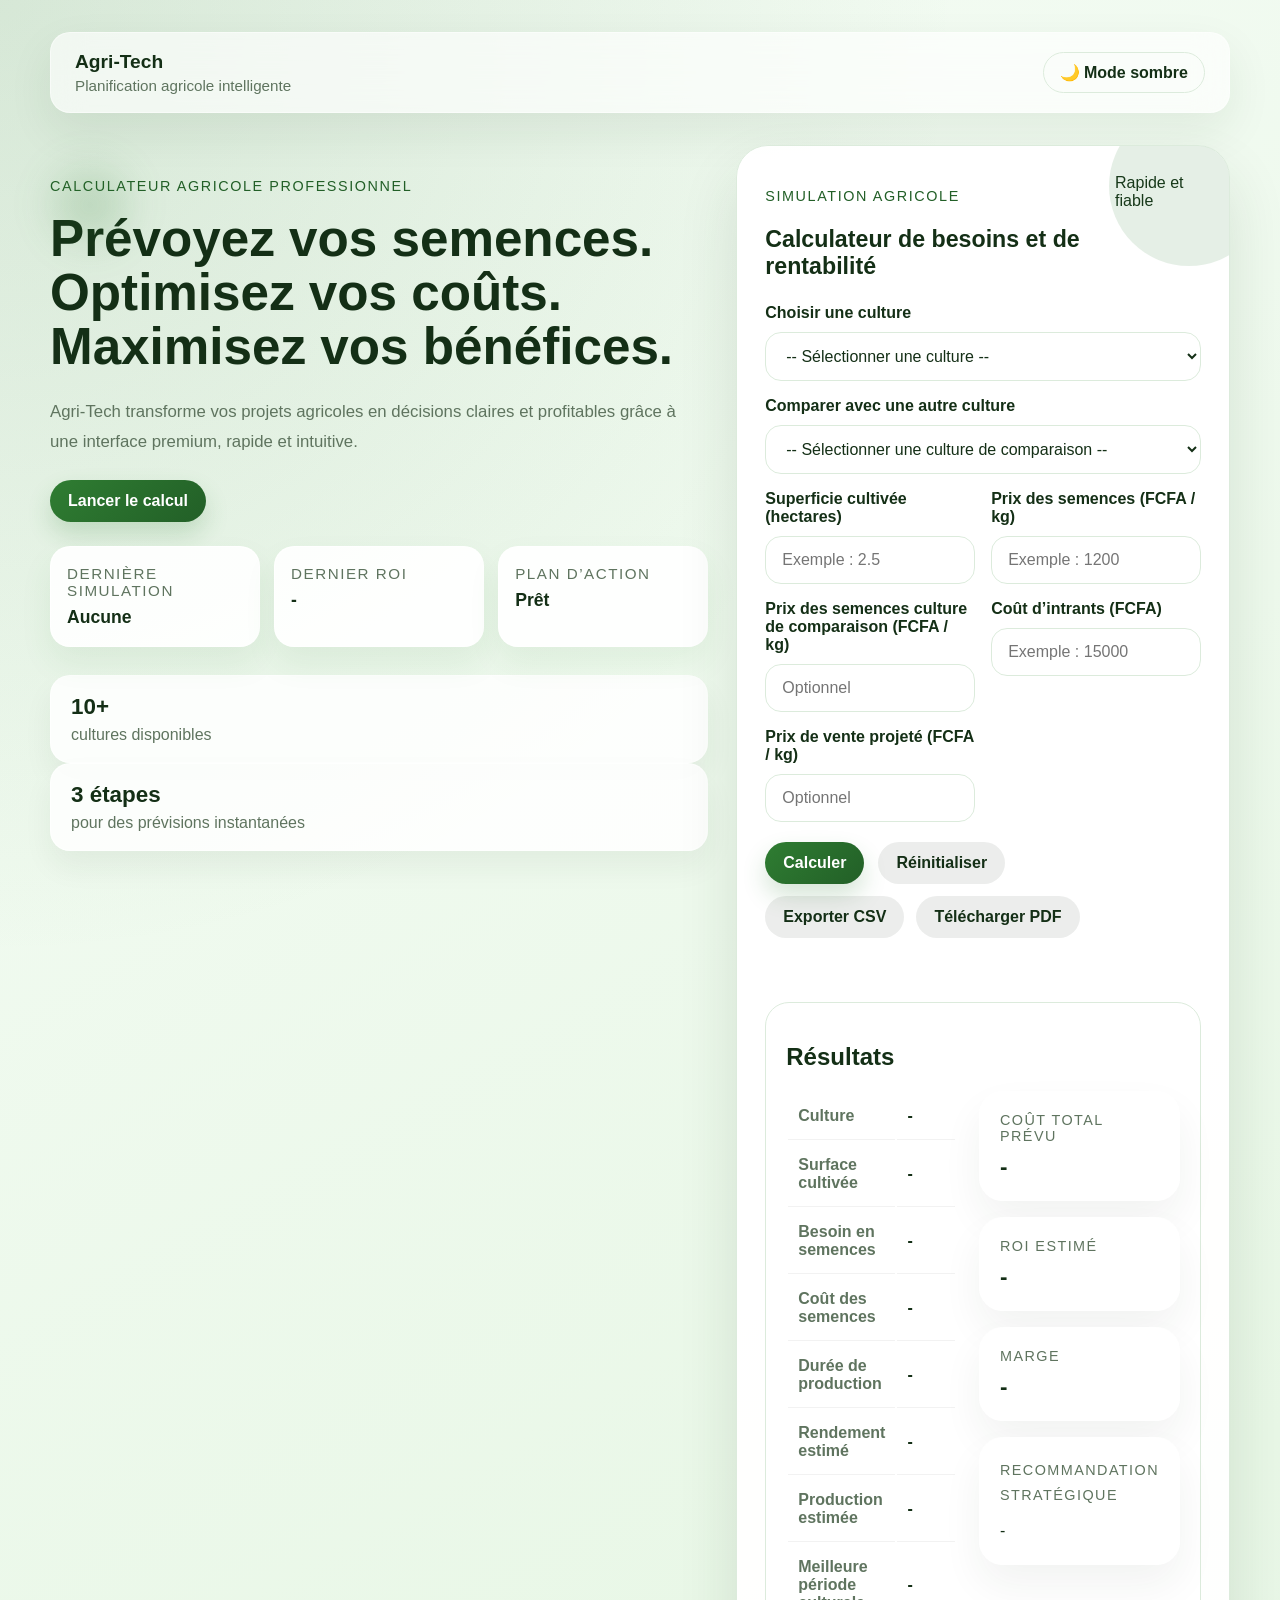
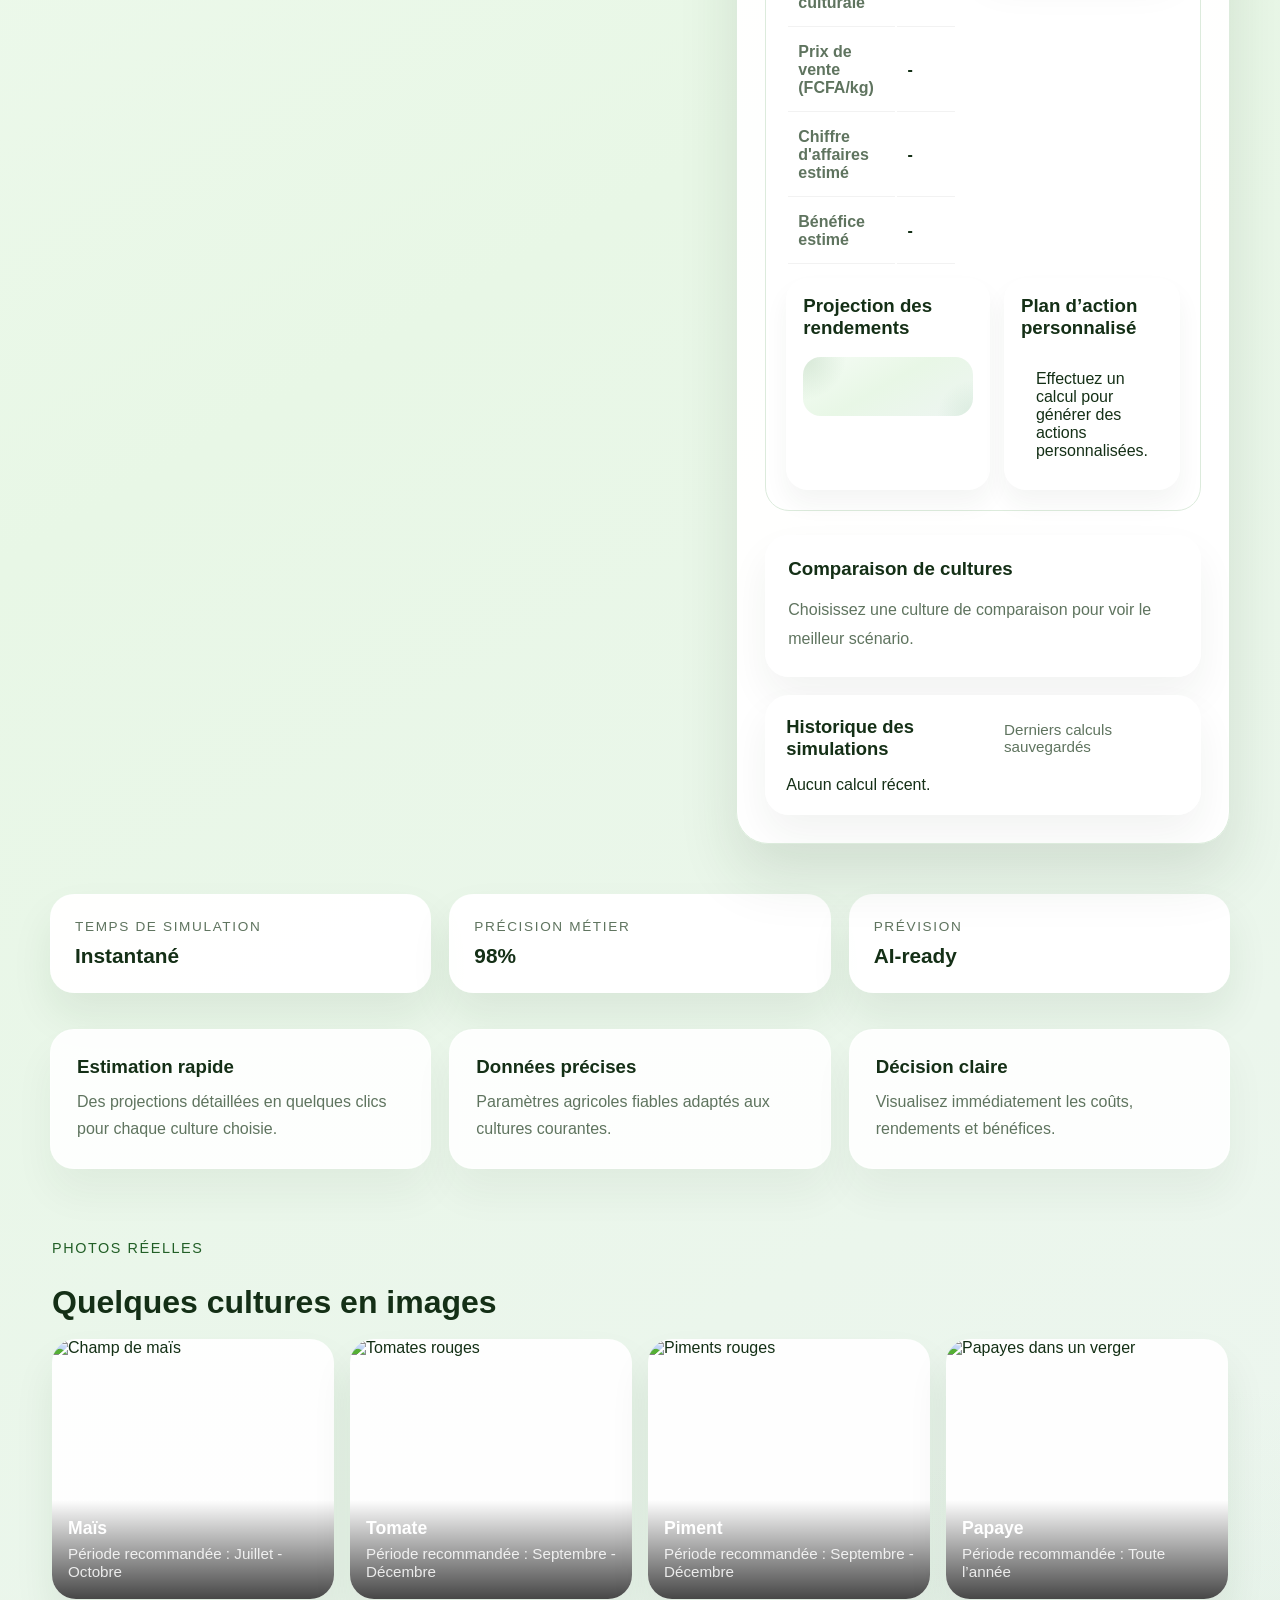
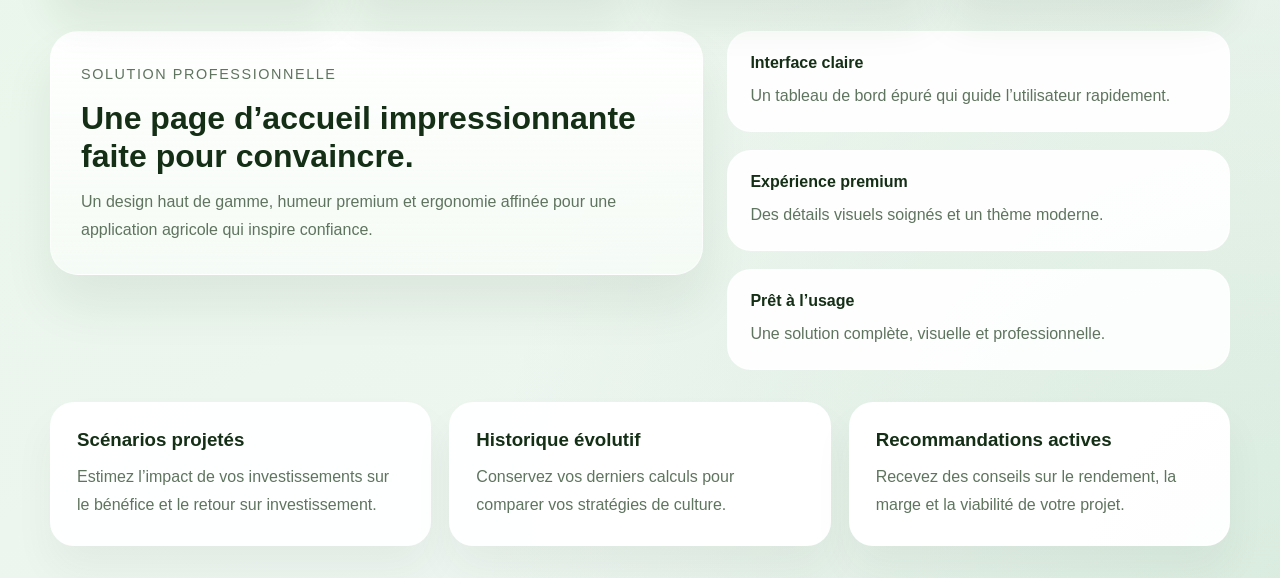
==== calculator.html @ 8965d380 "Add calculator page and related files" ====
<!DOCTYPE html>
<html lang="fr">

<head>
    <meta charset="UTF-8">
    <meta name="viewport" content="width=device-width, initial-scale=1.0">
    <title>Agri-Tech | Calculateur Agricole</title>
    <link rel="stylesheet" href="calculator.css">
</head>

<body>

<div class="page">

    <div class="page-shell">

        <header class="topbar">
            <div class="brand">
                <div class="brand-mark">Agri-Tech</div>
                <div class="brand-note">Planification agricole intelligente</div>
            </div>
            <button type="button" id="themeToggle" class="theme-toggle" aria-label="Basculer en mode sombre">🌙 Mode sombre</button>
        </header>

        <section class="hero-grid">
            <div class="hero-copy">
                <span class="eyebrow">Calculateur agricole professionnel</span>
                <h1>Prévoyez vos semences. Optimisez vos coûts. Maximisez vos bénéfices.</h1>
                <p class="hero-description">Agri-Tech transforme vos projets agricoles en décisions claires et profitables grâce à une interface premium, rapide et intuitive.</p>
                <div class="hero-actions">
                    <a class="btn-primary" href="#calculator-panel">Lancer le calcul</a>
                </div>
                <div class="hero-dashboard">
                    <div class="dash-card">
                        <span>Dernière simulation</span>
                        <strong id="heroLastCrop">Aucune</strong>
                    </div>
                    <div class="dash-card">
                        <span>Dernier ROI</span>
                        <strong id="heroLastROI">-</strong>
                    </div>
                    <div class="dash-card">
                        <span>Plan d’action</span>
                        <strong id="heroLastAction">Prêt</strong>
                    </div>
                </div>
                <div class="hero-stats">
                    <div>
                        <strong>10+</strong>
                        <span>cultures disponibles</span>
                    </div>
                    <div>
                        <strong>3 étapes</strong>
                        <span>pour des prévisions instantanées</span>
                    </div>
                </div>
            </div>

            <aside class="calculator-card" id="calculator-panel">
                <div class="calculator-card-header">
                    <div>
                        <p class="subtitle">Simulation agricole</p>
                        <h2>Calculateur de besoins et de rentabilité</h2>
                    </div>
                    <div class="badge">Rapide et fiable</div>
                </div>

                <div class="calculator">
                    <div class="form-grid">
                        <div class="form-group full-width">
                            <label for="culture">Choisir une culture</label>
                            <select id="culture">
                                <option value="">-- Sélectionner une culture --</option>
                                <option value="mais">🌽 Maïs</option>
                                <option value="sorgho">🌾 Sorgho</option>
                                <option value="mil">🌾 Mil</option>
                                <option value="arachide">🥜 Arachide</option>
                                <option value="gombo">🥬 Gombo</option>
                                <option value="tomate">🍅 Tomate</option>
                                <option value="piment">🌶️ Piment</option>
                                <option value="oignon">🧅 Oignon</option>
                                <option value="papaye">🥭 Papaye</option>
                                <option value="poivron">🫑 Poivron</option>
                            </select>
                        </div>
                        <div class="form-group full-width">
                            <label for="culture2">Comparer avec une autre culture</label>
                            <select id="culture2">
                                <option value="">-- Sélectionner une culture de comparaison --</option>
                                <option value="mais">🌽 Maïs</option>
                                <option value="sorgho">🌾 Sorgho</option>
                                <option value="mil">🌾 Mil</option>
                                <option value="arachide">🥜 Arachide</option>
                                <option value="gombo">🥬 Gombo</option>
                                <option value="tomate">🍅 Tomate</option>
                                <option value="piment">🌶️ Piment</option>
                                <option value="oignon">🧅 Oignon</option>
                                <option value="papaye">🥭 Papaye</option>
                                <option value="poivron">🫑 Poivron</option>
                            </select>
                        </div>
                        <div class="form-group">
                            <label for="surface">Superficie cultivée (hectares)</label>
                            <input type="number" id="surface" min="0" step="0.01" placeholder="Exemple : 2.5">
                        </div>
                        <div class="form-group">
                            <label for="prix">Prix des semences (FCFA / kg)</label>
                            <input type="number" id="prix" min="0" placeholder="Exemple : 1200">
                        </div>
                        <div class="form-group">
                            <label for="prix2">Prix des semences culture de comparaison (FCFA / kg)</label>
                            <input type="number" id="prix2" min="0" placeholder="Optionnel">
                        </div>
                        <div class="form-group">
                            <label for="coutIntrants">Coût d’intrants (FCFA)</label>
                            <input type="number" id="coutIntrants" min="0" placeholder="Exemple : 15000">
                        </div>
                        <div class="form-group">
                            <label for="prixVentePerso">Prix de vente projeté (FCFA / kg)</label>
                            <input type="number" id="prixVentePerso" min="0" placeholder="Optionnel">
                        </div>
                    </div>

                    <div class="buttons">
                        <button type="button" class="btn-primary" onclick="calculer()">Calculer</button>
                        <button type="button" class="btn-secondary" onclick="reinitialiser()">Réinitialiser</button>
                    </div>
                    <div class="secondary-actions">
                        <button type="button" class="btn-secondary" onclick="exportCSV()">Exporter CSV</button>
                        <button type="button" class="btn-secondary" onclick="downloadReport()">Télécharger PDF</button>
                    </div>

                    <div id="feedback" class="feedback" aria-live="polite"></div>

                    <div class="results">
                        <h2>Résultats</h2>
                        <div class="result-grid">
                            <div class="result-summary" id="resultat">
                                <table class="result-table">
                                    <tr>
                                        <th>Culture</th>
                                        <td id="resCulture">-</td>
                                    </tr>
                                    <tr>
                                        <th>Surface cultivée</th>
                                        <td id="resSurface">-</td>
                                    </tr>
                                    <tr>
                                        <th>Besoin en semences</th>
                                        <td id="resSemence">-</td>
                                    </tr>
                                    <tr>
                                        <th>Coût des semences</th>
                                        <td id="resCout">-</td>
                                    </tr>
                                    <tr>
                                        <th>Durée de production</th>
                                        <td id="resDuree">-</td>
                                    </tr>
                                    <tr>
                                        <th>Rendement estimé</th>
                                        <td id="resRendement">-</td>
                                    </tr>
                                    <tr>
                                        <th>Production estimée</th>
                                        <td id="resProduction">-</td>
                                    </tr>
                                    <tr>
                                        <th>Meilleure période culturale</th>
                                        <td id="resPeriode">-</td>
                                    </tr>
                                    <tr>
                                        <th>Prix de vente (FCFA/kg)</th>
                                        <td id="resPrixVente">-</td>
                                    </tr>
                                    <tr>
                                        <th>Chiffre d'affaires estimé</th>
                                        <td id="resCA">-</td>
                                    </tr>
                                    <tr>
                                        <th>Bénéfice estimé</th>
                                        <td id="resBenefice">-</td>
                                    </tr>
                                </table>
                            </div>
                            <div class="insights-panel">
                                <div class="metric-card">
                                    <p class="metric-label">Coût total prévu</p>
                                    <strong id="resCoutTotal">-</strong>
                                </div>
                                <div class="metric-card">
                                    <p class="metric-label">ROI estimé</p>
                                    <strong id="resROI">-</strong>
                                </div>
                                <div class="metric-card">
                                    <p class="metric-label">Marge</p>
                                    <strong id="resMarge">-</strong>
                                </div>
                                <div class="advice-card">
                                    <p class="advice-title">Recommandation stratégique</p>
                                    <p id="resConseil">-</p>
                                </div>
                            </div>
                        </div>
                        <div class="visual-section">
                            <div class="chart-card compact-card">
                                <div class="chart-header">
                                    <h3>Projection des rendements</h3>
                                </div>
                                <canvas id="yieldChart" width="520" height="180"></canvas>
                            </div>
                            <div class="plan-action-card">
                                <div class="chart-header">
                                    <h3>Plan d’action personnalisé</h3>
                                </div>
                                <ul id="actionPlanList" class="action-plan-list">
                                    <li>Effectuez un calcul pour générer des actions personnalisées.</li>
                                </ul>
                            </div>
                        </div>
                    </div>
                    <div class="comparison-card">
                        <h3>Comparaison de cultures</h3>
                        <div id="comparisonResult" class="comparison-result">Choisissez une culture de comparaison pour voir le meilleur scénario.</div>
                    </div>
                    <div class="history-card">
                        <div class="history-header">
                            <h2>Historique des simulations</h2>
                            <span class="history-note">Derniers calculs sauvegardés</span>
                        </div>
                        <div id="historyList" class="history-list">Aucun calcul récent.</div>
                    </div>
                </div>
            </aside>
        </section>

        <section class="performance-dashboard">
            <div class="perf-card pulse-card">
                <span class="perf-label">Temps de simulation</span>
                <strong id="perfTime">Instantané</strong>
            </div>
            <div class="perf-card">
                <span class="perf-label">Précision métier</span>
                <strong>98%</strong>
            </div>
            <div class="perf-card">
                <span class="perf-label">Prévision</span>
                <strong>AI-ready</strong>
            </div>
        </section>
        <section class="features">
            <div class="feature-item">
                <h3>Estimation rapide</h3>
                <p>Des projections détaillées en quelques clics pour chaque culture choisie.</p>
            </div>
            <div class="feature-item">
                <h3>Données précises</h3>
                <p>Paramètres agricoles fiables adaptés aux cultures courantes.</p>
            </div>
            <div class="feature-item">
                <h3>Décision claire</h3>
                <p>Visualisez immédiatement les coûts, rendements et bénéfices.</p>
            </div>
        </section>

        <section class="photo-gallery">
            <div class="gallery-header">
                <p class="overline">Photos réelles</p>
                <h3>Quelques cultures en images</h3>
            </div>
            <div class="gallery-grid">
                <article class="gallery-card">
                    <img src="https://images.unsplash.com/photo-1501004318641-b39e6451bec6?auto=format&fit=crop&w=900&q=80" alt="Champ de maïs" />
                    <div class="gallery-copy">
                        <strong>Maïs</strong>
                        <span>Période recommandée : Juillet - Octobre</span>
                    </div>
                </article>
                <article class="gallery-card">
                    <img src="https://images.unsplash.com/photo-1567306226416-28f0efdc88ce?auto=format&fit=crop&w=900&q=80" alt="Tomates rouges" />
                    <div class="gallery-copy">
                        <strong>Tomate</strong>
                        <span>Période recommandée : Septembre - Décembre</span>
                    </div>
                </article>
                <article class="gallery-card">
                    <img src="https://images.unsplash.com/photo-1577192918958-bb5dcf7dfc23?auto=format&fit=crop&w=900&q=80" alt="Piments rouges" />
                    <div class="gallery-copy">
                        <strong>Piment</strong>
                        <span>Période recommandée : Septembre - Décembre</span>
                    </div>
                </article>
                <article class="gallery-card">
                    <img src="https://images.unsplash.com/photo-1510626176961-4b35b11a3f35?auto=format&fit=crop&w=900&q=80" alt="Papayes dans un verger" />
                    <div class="gallery-copy">
                        <strong>Papaye</strong>
                        <span>Période recommandée : Toute l’année</span>
                    </div>
                </article>
            </div>
        </section>

        <section class="overview">
            <div class="overview-card">
                <p class="overline">Solution professionnelle</p>
                <h3>Une page d’accueil impressionnante faite pour convaincre.</h3>
                <p>Un design haut de gamme, humeur premium et ergonomie affinée pour une application agricole qui inspire confiance.</p>
            </div>
            <div class="overview-list">
                <div class="overview-item">
                    <h4>Interface claire</h4>
                    <p>Un tableau de bord épuré qui guide l’utilisateur rapidement.</p>
                </div>
                <div class="overview-item">
                    <h4>Expérience premium</h4>
                    <p>Des détails visuels soignés et un thème moderne.</p>
                </div>
                <div class="overview-item">
                    <h4>Prêt à l’usage</h4>
                    <p>Une solution complète, visuelle et professionnelle.</p>
                </div>
            </div>
        </section>

        <section class="innovation">
            <div class="innovation-item">
                <h3>Scénarios projetés</h3>
                <p>Estimez l’impact de vos investissements sur le bénéfice et le retour sur investissement.</p>
            </div>
            <div class="innovation-item">
                <h3>Historique évolutif</h3>
                <p>Conservez vos derniers calculs pour comparer vos stratégies de culture.</p>
            </div>
            <div class="innovation-item">
                <h3>Recommandations actives</h3>
                <p>Recevez des conseils sur le rendement, la marge et la viabilité de votre projet.</p>
            </div>
        </section>

    </div>

</div>

<script src="https://cdn.jsdelivr.net/npm/chart.js"></script>
<script src="https://cdnjs.cloudflare.com/ajax/libs/jspdf/2.5.1/jspdf.umd.min.js"></script>
<script src="calculator.js"></script>

</body>
</html>
---- calculator.css ----
:root {
    --bg: radial-gradient(circle at top left, rgba(75, 139, 76, 0.18), transparent 24%),
          radial-gradient(circle at bottom right, rgba(115, 187, 126, 0.16), transparent 20%),
          linear-gradient(150deg, #f5fcf5 0%, #e8f7e6 48%, #eef5f2 100%);
    --card: rgba(255, 255, 255, 0.96);
    --text: #142f16;
    --muted: #5f745f;
    --primary: #2f7d32;
    --primary-dark: #225f27;
    --border: #dcebdc;
    --danger: #c62828;
    --shadow: 0 30px 60px rgba(31, 58, 31, 0.12);
}

body.dark {
    --bg: radial-gradient(circle at top left, rgba(133, 178, 135, 0.16), transparent 24%),
          radial-gradient(circle at bottom right, rgba(55, 97, 62, 0.16), transparent 20%),
          linear-gradient(150deg, #09110d 0%, #0e1a13 48%, #121d15 100%);
    --card: rgba(18, 31, 24, 0.96);
    --text: #e8f1e8;
    --muted: #9eb59c;
    --primary: #86c47b;
    --primary-dark: #569f55;
    --border: rgba(154, 198, 149, 0.18);
    --danger: #ff6b6b;
    --shadow: 0 30px 60px rgba(0, 0, 0, 0.42);
}

* {
    box-sizing: border-box;
}

html {
    scroll-behavior: smooth;
}

body {
    margin: 0;
    font-family: "Inter", "Segoe UI", Tahoma, Geneva, Verdana, sans-serif;
    background: var(--bg);
    color: var(--text);
    min-height: 100vh;
    transition: background 0.3s ease, color 0.3s ease;
}

.page {
    min-height: 100vh;
    display: grid;
    place-items: center;
    padding: 32px 20px;
}

.page-shell {
    width: min(100%, 1180px);
    display: grid;
    gap: 32px;
}

.topbar {
    display: flex;
    justify-content: space-between;
    align-items: center;
    gap: 16px;
    padding: 18px 24px;
    background: rgba(255, 255, 255, 0.64);
    border: 1px solid rgba(255, 255, 255, 0.45);
    border-radius: 20px;
    backdrop-filter: blur(16px);
    box-shadow: 0 18px 45px rgba(31, 58, 31, 0.08);
}

body.dark .topbar {
    background: rgba(20, 32, 26, 0.75);
    border-color: rgba(255, 255, 255, 0.08);
}

.brand {
    display: flex;
    flex-direction: column;
    gap: 4px;
}

.brand-mark {
    font-size: 1.2rem;
    font-weight: 800;
}

.brand-note {
    color: var(--muted);
    font-size: 0.95rem;
}

.hero-grid {
    display: grid;
    grid-template-columns: 1.2fr 0.9fr;
    gap: 28px;
    align-items: start;
}

.hero-copy {
    padding: 32px 0;
}

.eyebrow,
.subtitle,
.overline {
    display: inline-flex;
    align-items: center;
    gap: 10px;
    font-size: 0.9rem;
    letter-spacing: 0.11em;
    text-transform: uppercase;
    color: var(--primary-dark);
    margin-bottom: 18px;
}

body.dark .eyebrow,
body.dark .subtitle,
body.dark .overline {
    color: var(--primary);
}

.hero-copy h1 {
    margin: 0;
    font-size: clamp(2.5rem, 4vw, 3.8rem);
    line-height: 1.05;
    max-width: 760px;
}

.hero-description {
    margin: 24px 0 24px;
    max-width: 680px;
    color: var(--muted);
    font-size: 1.05rem;
    line-height: 1.75;
}

.hero-actions {
    margin-bottom: 24px;
}

.hero-dashboard {
    display: grid;
    grid-template-columns: repeat(3, minmax(0, 1fr));
    gap: 14px;
    margin-bottom: 28px;
}

.dash-card {
    display: flex;
    flex-direction: column;
    gap: 8px;
    background: rgba(255, 255, 255, 0.92);
    border: 1px solid rgba(255, 255, 255, 0.7);
    border-radius: 20px;
    padding: 18px 16px;
    box-shadow: 0 16px 32px rgba(47, 125, 50, 0.08);
}

.dash-card span {
    color: var(--muted);
    font-size: 0.95rem;
    text-transform: uppercase;
    letter-spacing: 0.1em;
}

.dash-card strong {
    font-size: 1.1rem;
}

.performance-dashboard {
    display: grid;
    grid-template-columns: repeat(3, minmax(0, 1fr));
    gap: 18px;
    margin: 18px 0 4px;
}

.perf-card {
    background: rgba(255, 255, 255, 0.96);
    border: 1px solid rgba(255, 255, 255, 0.7);
    border-radius: 24px;
    padding: 24px;
    box-shadow: 0 22px 42px rgba(31, 58, 31, 0.08);
}

.pulse-card {
    animation: pulseHighlight 5s ease-in-out infinite;
}

.perf-label {
    display: block;
    color: var(--muted);
    font-size: 0.85rem;
    text-transform: uppercase;
    letter-spacing: 0.12em;
    margin-bottom: 10px;
}

.perf-card strong {
    font-size: 1.3rem;
}

@keyframes pulseHighlight {
    0%, 100% { box-shadow: 0 24px 45px rgba(47, 125, 50, 0.10); }
    50% { box-shadow: 0 24px 45px rgba(47, 125, 50, 0.22); }
}

.hero-copy {
    position: relative;
}

.hero-copy::after {
    content: '';
    position: absolute;
    top: 0;
    left: -20px;
    width: 120px;
    height: 120px;
    background: radial-gradient(circle, rgba(47,125,50,0.24), transparent 65%);
    filter: blur(16px);
    animation: floatGlow 10s ease-in-out infinite;
    pointer-events: none;
}

@keyframes floatGlow {
    0%, 100% { transform: translateY(0) translateX(0); }
    50% { transform: translateY(-12px) translateX(8px); }
}

.hero-stats div {
    background: rgba(255, 255, 255, 0.85);
    border: 1px solid rgba(255, 255, 255, 0.6);
    border-radius: 20px;
    padding: 18px 20px;
    box-shadow: 0 16px 30px rgba(31, 58, 31, 0.06);
}

body.dark .hero-stats div {
    background: rgba(255, 255, 255, 0.06);
    border-color: rgba(255, 255, 255, 0.1);
}

.hero-stats strong {
    display: block;
    font-size: 1.4rem;
    margin-bottom: 6px;
}

.hero-stats span {
    color: var(--muted);
}

.calculator-card {
    background: var(--card);
    border: 1px solid var(--border);
    border-radius: 32px;
    box-shadow: var(--shadow);
    padding: 28px;
    position: relative;
    overflow: hidden;
}

body.dark .calculator-card {
    background: rgba(18, 31, 24, 0.96);
}

.calculator-card::before {
    content: "";
    position: absolute;
    top: -40px;
    right: -40px;
    width: 160px;
    height: 160px;
    border-radius: 50%;
    background: rgba(47, 125, 50, 0.12);
}

body.dark .calculator-card::before {
    background: rgba(134, 196, 123, 0.12);
}

.calculator-card-header {
    display: flex;
    justify-content: space-between;
    align-items: flex-start;
    gap: 16px;
    margin-bottom: 24px;
}

.calculator-card-header h2 {
    margin: 4px 0 0;
    font-size: 1.45rem;
}

.form-grid {
    display: grid;
    grid-template-columns: repeat(2, minmax(0, 1fr));
    gap: 16px;
    margin-bottom: 20px;
}

.form-group {
    display: flex;
    flex-direction: column;
    gap: 10px;
}

label {
    font-weight: 700;
}

input,
select {
    width: 100%;
    padding: 14px 16px;
    border-radius: 16px;
    border: 1px solid var(--border);
    font-size: 1rem;
    color: var(--text);
    background: rgba(255, 255, 255, 0.92);
}

body.dark input,
body.dark select {
    background: rgba(255, 255, 255, 0.08);
}

input:focus,
select:focus {
    outline: none;
    border-color: var(--primary);
    box-shadow: 0 0 0 3px rgba(47, 125, 50, 0.16);
}

.buttons {
    display: flex;
    gap: 14px;
    flex-wrap: wrap;
    margin-top: 8px;
}

button,
a.btn-primary {
    border: none;
    border-radius: 999px;
    padding: 12px 18px;
    font-size: 1rem;
    font-weight: 700;
    cursor: pointer;
    transition: transform 0.2s ease, box-shadow 0.2s ease, background 0.2s ease;
}

button:hover,
a.btn-primary:hover {
    transform: translateY(-1px);
}

button:active,
a.btn-primary:active {
    transform: translateY(0);
}

.btn-primary,
a.btn-primary {
    display: inline-flex;
    align-items: center;
    justify-content: center;
    background: linear-gradient(135deg, var(--primary), var(--primary-dark));
    color: white;
    box-shadow: 0 12px 24px rgba(47, 125, 50, 0.2);
    text-decoration: none;
}

.btn-secondary {
    background: rgba(15, 30, 20, 0.08);
    color: var(--text);
}

.theme-toggle {
    background: transparent;
    border: 1px solid var(--border);
    color: var(--text);
    border-radius: 999px;
    padding: 10px 16px;
    cursor: pointer;
    transition: background 0.2s ease, color 0.2s ease, transform 0.2s ease;
}

.theme-toggle:hover {
    background: rgba(255, 255, 255, 0.15);
    transform: translateY(-1px);
}

body.dark .theme-toggle {
    background: rgba(255, 255, 255, 0.08);
    border-color: rgba(255, 255, 255, 0.18);
}

.feedback {
    min-height: 24px;
    margin-top: 16px;
    font-weight: 600;
    color: var(--primary-dark);
}

body.dark .feedback {
    color: var(--primary);
}

.results {
    margin-top: 24px;
    padding: 20px;
    border-radius: 24px;
    background: rgba(255, 255, 255, 0.95);
    border: 1px solid var(--border);
}

body.dark .results {
    background: rgba(255, 255, 255, 0.06);
}

.result-grid {
    display: grid;
    grid-template-columns: 1.2fr 0.9fr;
    gap: 22px;
    align-items: start;
}

.result-summary {
    min-width: 0;
}

.insights-panel {
    display: grid;
    gap: 16px;
}

.metric-card,
.advice-card,
.history-card {
    background: rgba(255, 255, 255, 0.95);
    border: 1px solid rgba(255, 255, 255, 0.7);
    border-radius: 24px;
    padding: 20px;
    box-shadow: 0 20px 40px rgba(31, 58, 31, 0.06);
}

body.dark .metric-card,
body.dark .advice-card,
body.dark .history-card {
    background: rgba(255, 255, 255, 0.06);
    border-color: rgba(255, 255, 255, 0.12);
}

.metric-card .metric-label,
.advice-card .advice-title {
    margin: 0 0 10px;
    color: var(--muted);
    text-transform: uppercase;
    letter-spacing: 0.1em;
    font-size: 0.9rem;
}

.metric-card strong {
    display: block;
    font-size: 1.4rem;
    margin-top: 8px;
}

.advice-card p {
    margin: 0;
    line-height: 1.7;
}

.history-card {
    margin-top: 18px;
}

.history-header {
    display: flex;
    justify-content: space-between;
    gap: 10px;
    align-items: center;
    margin-bottom: 16px;
}

.history-header h2 {
    margin: 0;
    font-size: 1.15rem;
}

.history-note {
    color: var(--muted);
    font-size: 0.95rem;
}

.history-list {
    display: grid;
    gap: 12px;
}

.history-item {
    padding: 16px;
    border-radius: 18px;
    background: rgba(255, 255, 255, 0.92);
    border: 1px solid rgba(255, 255, 255, 0.6);
}

.comparison-card {
    margin-top: 24px;
    background: rgba(255, 255, 255, 0.95);
    border: 1px solid rgba(255, 255, 255, 0.7);
    border-radius: 24px;
    padding: 22px;
    box-shadow: 0 20px 40px rgba(31, 58, 31, 0.06);
}

body.dark .comparison-card {
    background: rgba(255, 255, 255, 0.06);
    border-color: rgba(255, 255, 255, 0.12);
}

.comparison-card h3 {
    margin: 0 0 16px;
}

.comparison-result {
    color: var(--muted);
    line-height: 1.8;
}

.full-width {
    grid-column: 1 / -1;
}

.secondary-actions {
    display: flex;
    gap: 12px;
    flex-wrap: wrap;
    margin-top: 12px;
}

.action-plan-list {
    list-style: none;
    padding: 0;
    margin: 0;
    display: grid;
    gap: 10px;
}

.action-plan-list li {
    background: rgba(255, 255, 255, 0.95);
    border-radius: 16px;
    padding: 14px 16px;
    border: 1px solid rgba(255, 255, 255, 0.6);
    color: var(--text);
}

body.dark .action-plan-list li {
    background: rgba(255, 255, 255, 0.08);
    border-color: rgba(255, 255, 255, 0.12);
}

.visual-section {
    display: grid;
    grid-template-columns: 1.35fr 0.9fr;
        gap: 14px;
        margin-top: 12px;
    }

    .chart-card,
    .plan-action-card {
        background: rgba(255, 255, 255, 0.95);
        border: 1px solid rgba(255, 255, 255, 0.7);
        border-radius: 22px;
        padding: 14px;
        box-shadow: 0 14px 24px rgba(31, 58, 31, 0.05);
    padding: 16px;
}

#yieldChart {
    width: 100%;
    height: 180px;
    border-radius: 18px;
    background: var(--bg);
}

.action-plan-list li {
    background: rgba(255, 255, 255, 0.95);
    border-radius: 16px;
    padding: 12px 14px;
    border: 1px solid rgba(255, 255, 255, 0.6);
    color: var(--text);
}

body.dark .chart-card,
body.dark .plan-action-card {
    background: rgba(255, 255, 255, 0.06);
    border-color: rgba(255, 255, 255, 0.12);
}

.chart-header {
    margin-bottom: 18px;
}

.chart-header h3 {
    margin: 0;
}

#yieldChart {
    width: 100%;
    height: auto;
    border-radius: 18px;
    background: var(--bg);
}

body.dark .history-item {
    background: rgba(255, 255, 255, 0.08);
    border-color: rgba(255, 255, 255, 0.12);
}

.history-item strong {
    display: block;
    margin-bottom: 6px;
}

.innovation {
    display: grid;
    grid-template-columns: repeat(3, minmax(0, 1fr));
    gap: 18px;
}

.innovation-item {
    background: rgba(255, 255, 255, 0.95);
    border: 1px solid rgba(255, 255, 255, 0.55);
    border-radius: 24px;
    padding: 26px;
    box-shadow: 0 24px 40px rgba(31, 58, 31, 0.05);
}

body.dark .innovation-item {
    background: rgba(255, 255, 255, 0.06);
    border-color: rgba(255, 255, 255, 0.1);
}

.innovation-item h3 {
    margin-top: 0;
    margin-bottom: 12px;
}

.innovation-item p {
    margin: 0;
    color: var(--muted);
    line-height: 1.75;
}

.result-table th,
.result-table td {
    padding: 14px 10px;
    text-align: left;
    border-bottom: 1px solid rgba(0, 0, 0, 0.05);
}

body.dark .result-table th,
body.dark .result-table td {
    border-color: rgba(255, 255, 255, 0.08);
}

.result-table th {
    font-weight: 700;
    color: var(--muted);
    width: 45%;
}

.result-table td {
    font-weight: 600;
}

.features {
    display: grid;
    grid-template-columns: repeat(3, minmax(0, 1fr));
    gap: 18px;
}

.feature-item {
    background: rgba(255, 255, 255, 0.9);
    border: 1px solid rgba(255, 255, 255, 0.55);
    border-radius: 24px;
    padding: 26px;
    box-shadow: 0 24px 40px rgba(31, 58, 31, 0.05);
}

body.dark .feature-item {
    background: rgba(255, 255, 255, 0.06);
    border-color: rgba(255, 255, 255, 0.1);
}

.feature-item h3 {
    margin-top: 0;
    margin-bottom: 10px;
}

.feature-item p {
    margin: 0;
    color: var(--muted);
    line-height: 1.7;
}

.photo-gallery {
    display: grid;
    gap: 18px;
    margin-top: 24px;
    padding: 0 2px;
}

.gallery-header {
    display: flex;
    flex-direction: column;
    gap: 10px;
}

.gallery-header h3 {
    margin: 0;
    font-size: 2rem;
}

.gallery-grid {
    display: grid;
    grid-template-columns: repeat(4, minmax(0, 1fr));
    gap: 16px;
}

.gallery-card {
    position: relative;
    overflow: hidden;
    border-radius: 24px;
    min-height: 260px;
    background: rgba(255, 255, 255, 0.95);
    box-shadow: 0 24px 40px rgba(31, 58, 31, 0.08);
}

.gallery-card img {
    width: 100%;
    height: 100%;
    object-fit: cover;
    display: block;
    filter: saturate(1.05);
}

.gallery-copy {
    position: absolute;
    bottom: 0;
    left: 0;
    right: 0;
    padding: 18px 16px;
    background: linear-gradient(180deg, rgba(0,0,0,0) 0%, rgba(0,0,0,0.72) 100%);
    color: white;
}

.gallery-copy strong {
    display: block;
    font-size: 1.1rem;
    margin-bottom: 6px;
}

.gallery-copy span {
    font-size: 0.95rem;
    color: rgba(255, 255, 255, 0.85);
}

body.dark .gallery-card {
    background: rgba(255, 255, 255, 0.05);
}

@media (max-width: 1120px) {
    .gallery-grid {
        grid-template-columns: repeat(2, minmax(0, 1fr));
    }
}

@media (max-width: 720px) {
    .gallery-grid {
        grid-template-columns: 1fr;
    }
}

.overview {
    display: grid;
    grid-template-columns: 1.3fr 1fr;
    gap: 24px;
    align-items: start;
}

.overview-card {
    padding: 30px;
    background: linear-gradient(180deg, rgba(255,255,255,0.96), rgba(247, 252, 247, 0.8));
    border-radius: 28px;
    border: 1px solid rgba(255, 255, 255, 0.55);
    box-shadow: 0 30px 50px rgba(31, 58, 31, 0.08);
}

body.dark .overview-card {
    background: rgba(255, 255, 255, 0.04);
    border-color: rgba(255, 255, 255, 0.1);
}

.overview-card h3 {
    margin-top: 12px;
    margin-bottom: 12px;
    font-size: 2rem;
    line-height: 1.2;
}

.overview-card p {
    color: var(--muted);
    line-height: 1.75;
    margin: 0;
}

.overview-list {
    display: grid;
    gap: 18px;
}

.overview-item {
    background: rgba(255, 255, 255, 0.9);
    border-radius: 24px;
    padding: 22px;
    border: 1px solid rgba(255, 255, 255, 0.55);
}

body.dark .overview-item {
    background: rgba(255, 255, 255, 0.04);
    border-color: rgba(255, 255, 255, 0.1);
}

.overview-item h4 {
    margin: 0 0 10px;
}

.overview-item p {
    margin: 0;
    color: var(--muted);
    line-height: 1.7;
}

@media (max-width: 1024px) {
    .hero-grid,
    .overview,
    .result-grid,
    .innovation {
        grid-template-columns: 1fr;
    }

    .features {
        grid-template-columns: 1fr;
    }
}

@media (max-width: 720px) {
    .topbar {
        flex-direction: column;
        align-items: flex-start;
    }

    .hero-copy h1 {
        font-size: 2.5rem;
    }

    .form-grid {
        grid-template-columns: 1fr;
    }
}
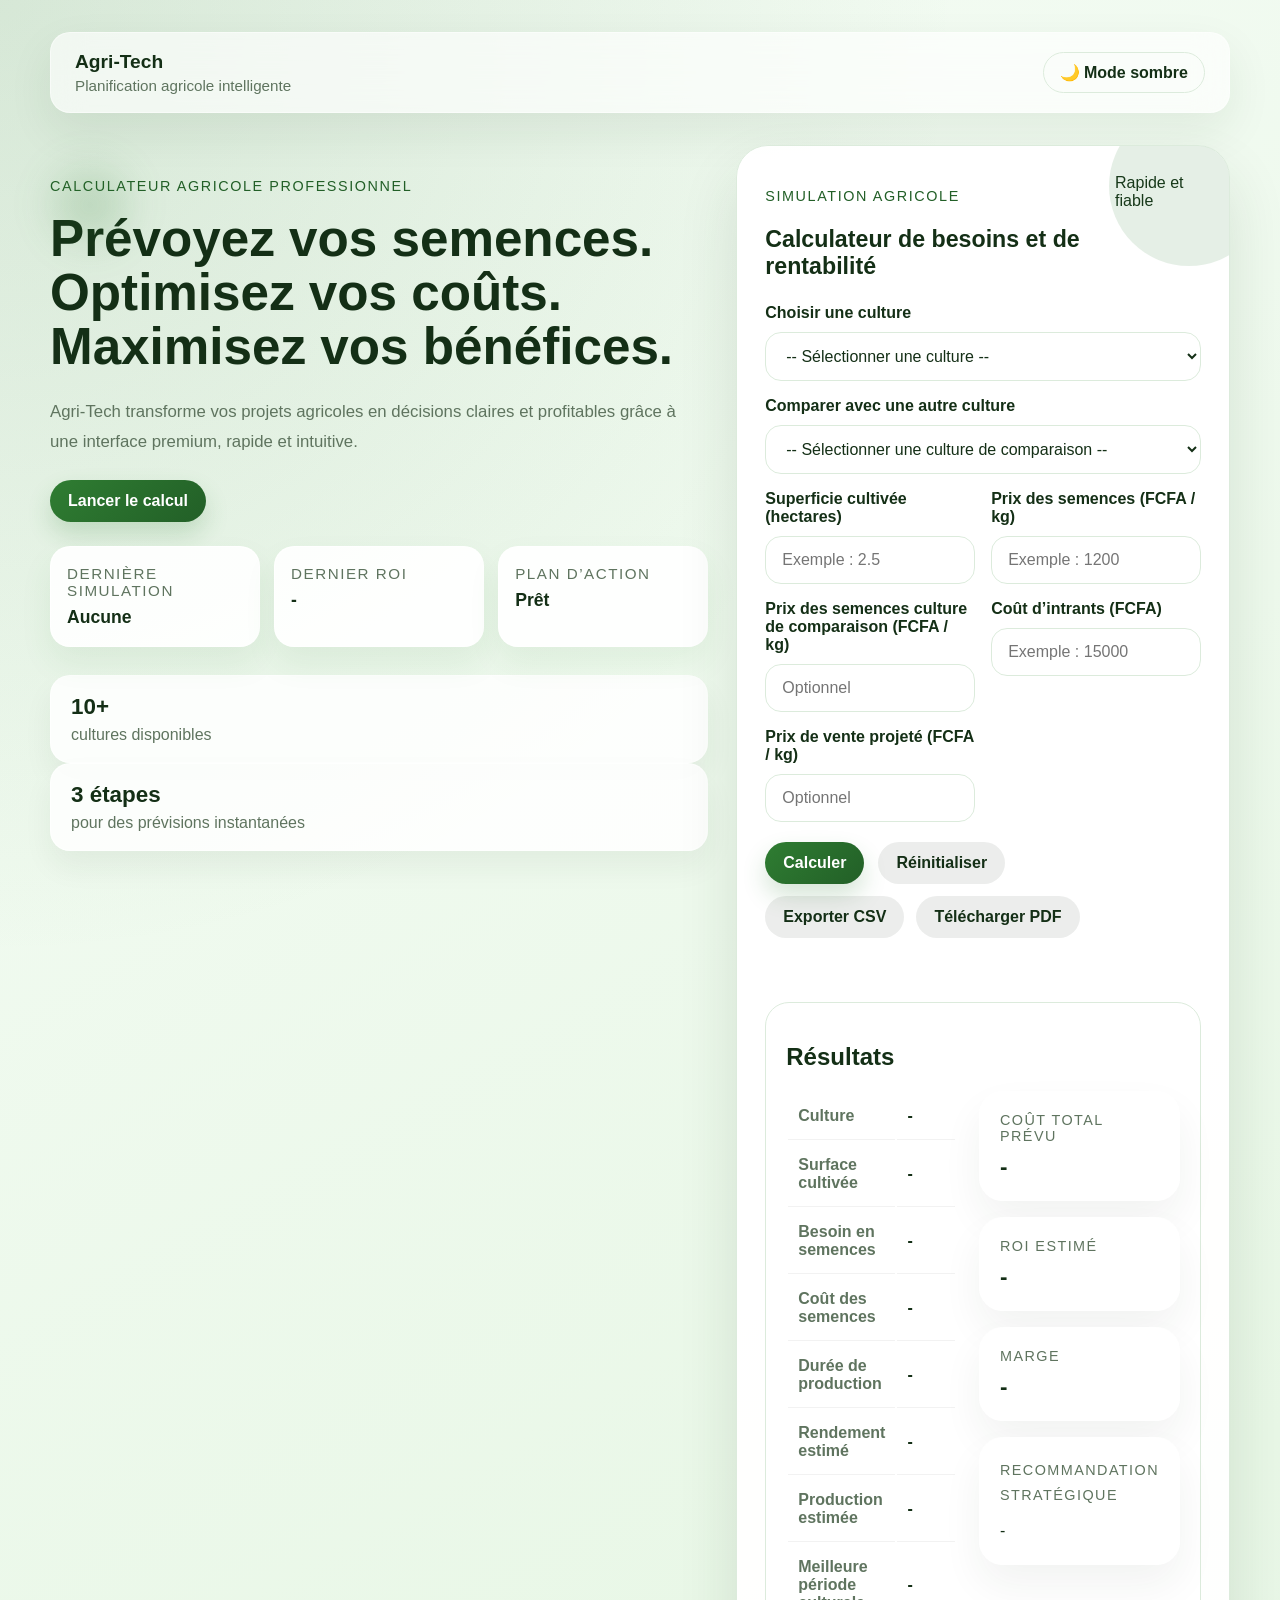
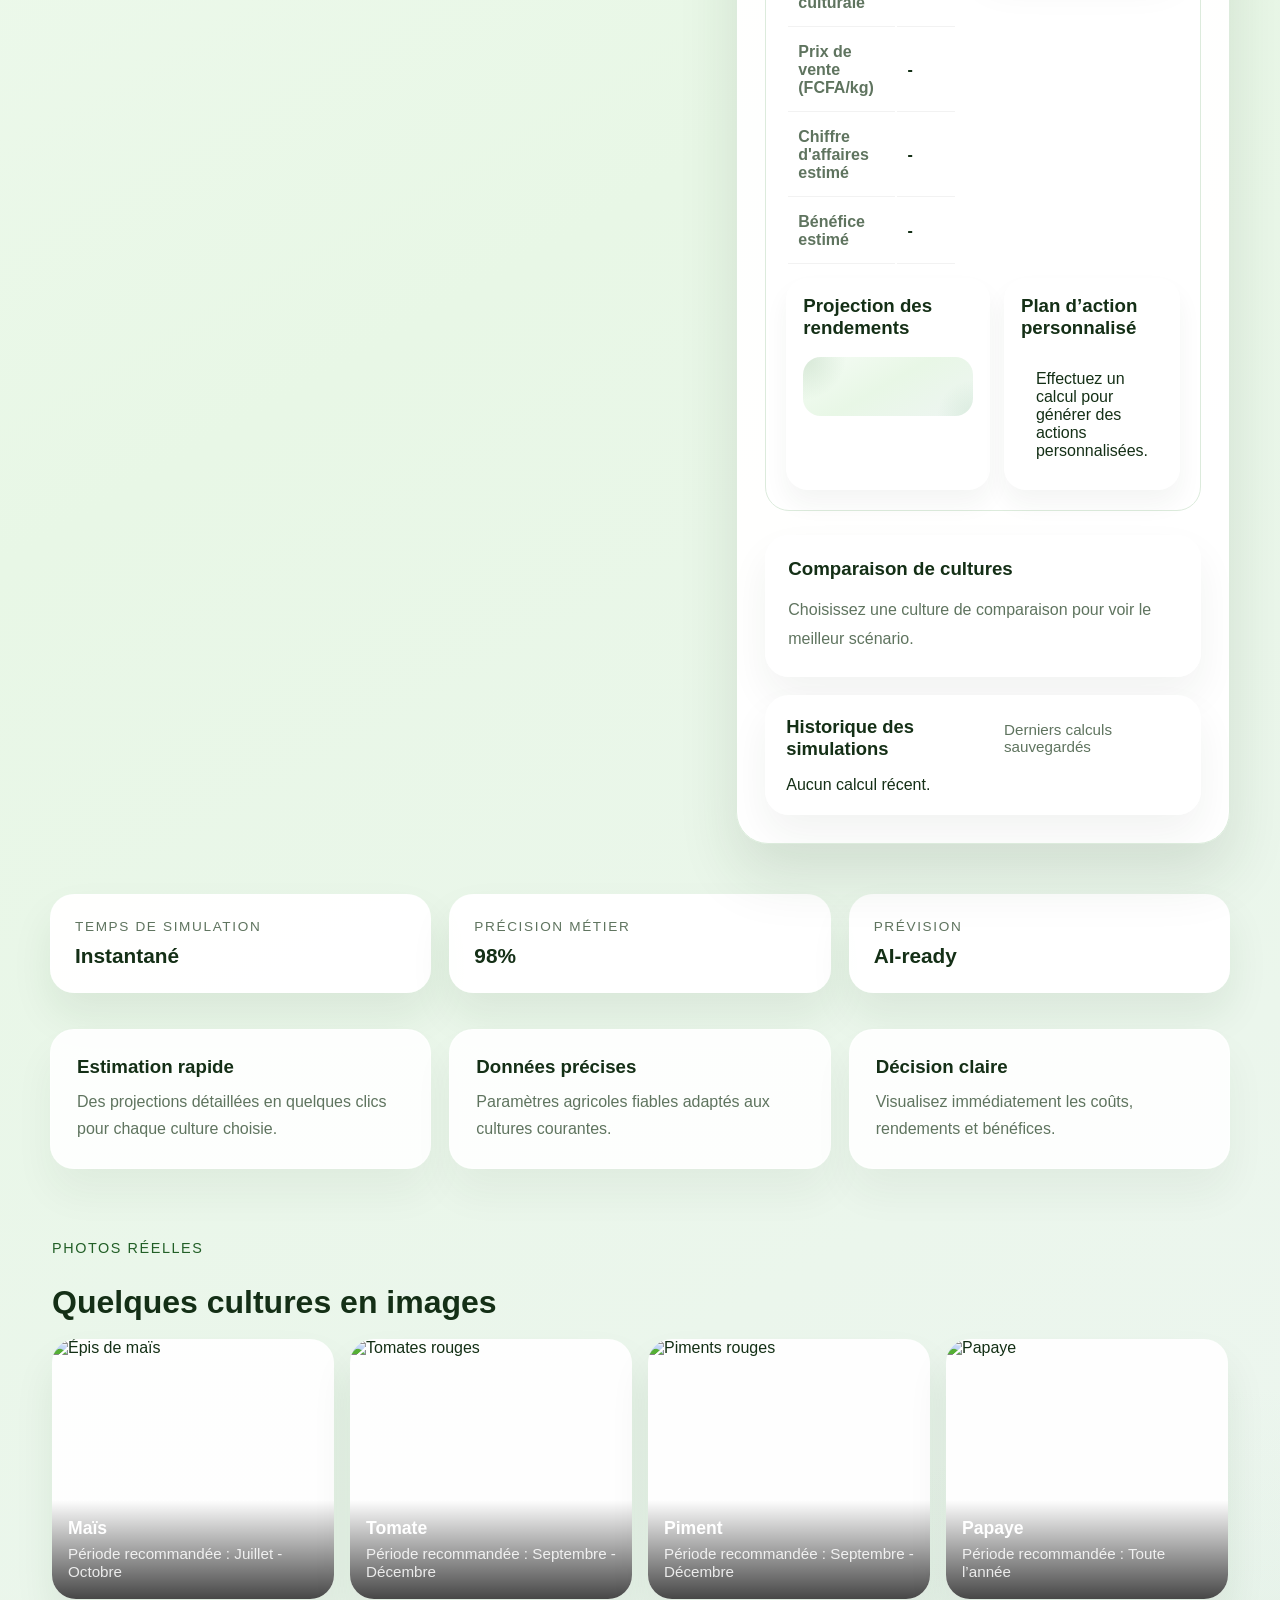
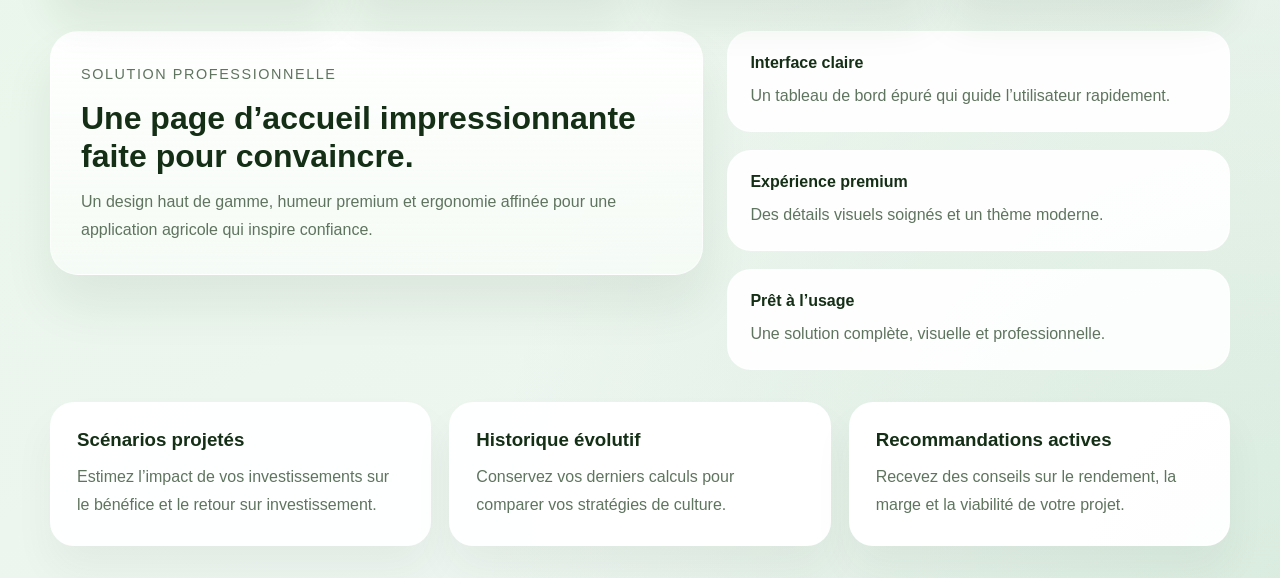
==== commit 68419bdb: "Correction des images de la galerie" ====
--- a/calculator.html
+++ b/calculator.html
@@ -270,28 +270,28 @@
             </div>
             <div class="gallery-grid">
                 <article class="gallery-card">
-                    <img src="https://images.unsplash.com/photo-1501004318641-b39e6451bec6?auto=format&fit=crop&w=900&q=80" alt="Champ de maïs" />
+                    <img src="https://images.unsplash.com/photo-1534948211786-78b2d3bfc240?auto=format&fit=crop&w=900&q=80" alt="Épis de maïs" />
                     <div class="gallery-copy">
                         <strong>Maïs</strong>
                         <span>Période recommandée : Juillet - Octobre</span>
                     </div>
                 </article>
                 <article class="gallery-card">
-                    <img src="https://images.unsplash.com/photo-1567306226416-28f0efdc88ce?auto=format&fit=crop&w=900&q=80" alt="Tomates rouges" />
+                    <img src="https://images.unsplash.com/photo-1546094096-0df4bcaaa337?auto=format&fit=crop&w=900&q=80" alt="Tomates rouges" />
                     <div class="gallery-copy">
                         <strong>Tomate</strong>
                         <span>Période recommandée : Septembre - Décembre</span>
                     </div>
                 </article>
                 <article class="gallery-card">
-                    <img src="https://images.unsplash.com/photo-1577192918958-bb5dcf7dfc23?auto=format&fit=crop&w=900&q=80" alt="Piments rouges" />
+                    <img src="https://images.unsplash.com/photo-1563565375-f3fdfdb3aa9a?auto=format&fit=crop&w=900&q=80" alt="Piments rouges" />
                     <div class="gallery-copy">
                         <strong>Piment</strong>
                         <span>Période recommandée : Septembre - Décembre</span>
                     </div>
                 </article>
                 <article class="gallery-card">
-                    <img src="https://images.unsplash.com/photo-1510626176961-4b35b11a3f35?auto=format&fit=crop&w=900&q=80" alt="Papayes dans un verger" />
+                    <img src="https://images.unsplash.com/photo-1502741338009-cac2772e18bc?auto=format&fit=crop&w=900&q=80" alt="Papaye" />
                     <div class="gallery-copy">
                         <strong>Papaye</strong>
                         <span>Période recommandée : Toute l’année</span>
